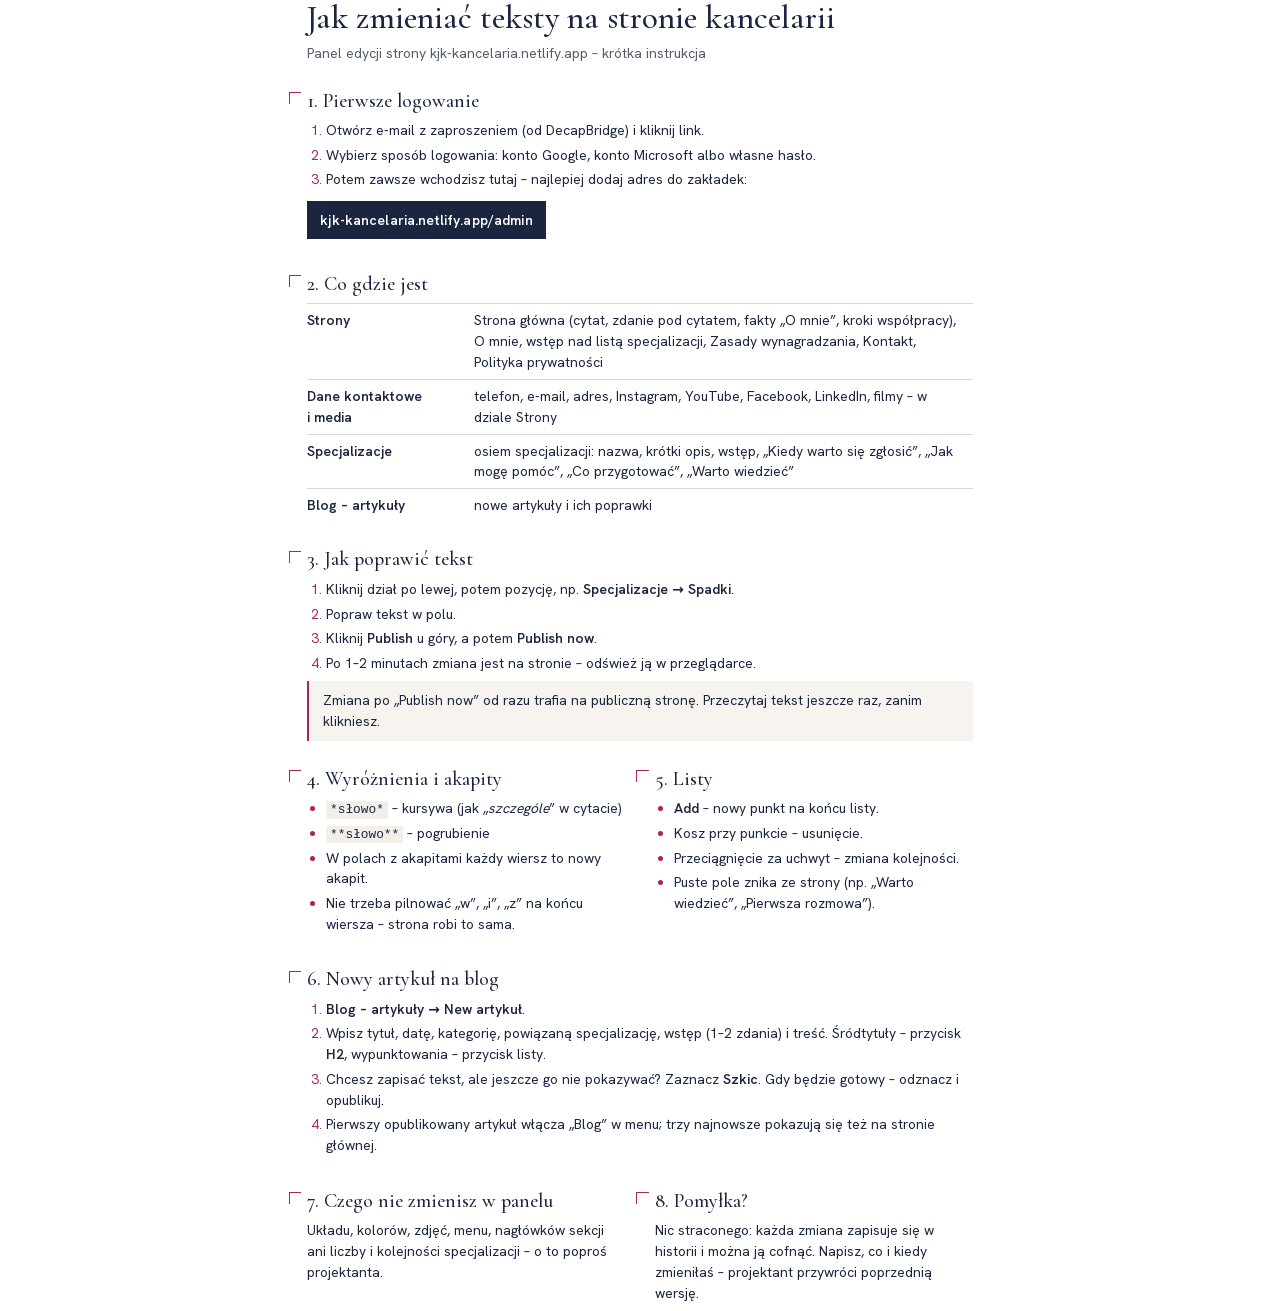
==== INSTRUKCJA-DLA-KASI.html @ f8777db0 "Strona Kancelarii KJK (wersja 9) z panelem edycji tekstów – Decap CMS + DecapBridge Teksty w tresci/" ====
<!doctype html>
<html lang="pl">
<head>
<meta charset="utf-8">
<title>Jak zmieniać teksty na stronie kancelarii</title>
<style>
  @font-face { font-family: "Cormorant Garamond"; src: url("strona/fonts/cormorant-pl.woff2") format("woff2"); font-weight: 400 600; }
  @font-face { font-family: "Hanken Grotesk"; src: url("strona/fonts/hanken-grotesk-pl.woff2") format("woff2"); font-weight: 400 600; }
  @page { size: A4; margin: 16mm 17mm 16mm; }
  html { -webkit-print-color-adjust: exact; print-color-adjust: exact; }
  body { margin: 0; font: 10.4pt/1.5 "Hanken Grotesk", system-ui, sans-serif; color: #1B2540; background: #fff; }
  .page { max-width: 176mm; margin: 0 auto; }
  h1 { margin: 0 0 2mm; font: 500 25pt/1.05 "Cormorant Garamond", Georgia, serif; }
  .sub { margin: 0 0 6mm; color: #555B6E; }
  h2 { position: relative; margin: 6mm 0 2mm; padding-top: 1mm; font: 500 15pt/1.15 "Cormorant Garamond", Georgia, serif; break-after: avoid; }
  h2::before { content: ""; position: absolute; left: -5mm; top: 1.6mm; width: 3mm; height: 3mm; border-top: 1px solid #A8255B; border-left: 1px solid #A8255B; }
  p { margin: 0 0 2mm; }
  ol, ul { margin: 0 0 2mm; padding-left: 5mm; }
  li { margin-bottom: 1mm; }
  li::marker { color: #A8255B; }
  .link { display: inline-block; margin: 1mm 0 2mm; padding: 2.2mm 3.4mm; background: #1B2540; color: #fff; font-weight: 600; letter-spacing: .01em; }
  b { font-weight: 600; }
  code { font: 9.6pt/1 ui-monospace, Menlo, monospace; background: #F2EEE8; padding: .3mm 1mm; }
  table { width: 100%; border-collapse: collapse; margin: 1mm 0 2mm; }
  td { padding: 1.6mm 2mm 1.6mm 0; border-top: 1px solid rgba(27,37,64,.18); vertical-align: top; }
  td:first-child { width: 42mm; font-weight: 600; }
  .note { padding: 2.5mm 3.5mm; border-left: 2px solid #A8255B; background: #F7F4EF; }
  .cols { display: grid; grid-template-columns: 1fr 1fr; gap: 0 8mm; }
  .keep { break-inside: avoid; }
</style>
</head>
<body><div class="page">

<h1>Jak zmieniać teksty na stronie kancelarii</h1>
<p class="sub">Panel edycji strony kjk-kancelaria.netlify.app – krótka instrukcja</p>

<h2>1. Pierwsze logowanie</h2>
<ol>
  <li>Otwórz e-mail z zaproszeniem (od DecapBridge) i kliknij link.</li>
  <li>Wybierz sposób logowania: konto Google, konto Microsoft albo własne hasło.</li>
  <li>Potem zawsze wchodzisz tutaj – najlepiej dodaj adres do zakładek:</li>
</ol>
<p><span class="link">kjk-kancelaria.netlify.app/admin</span></p>

<h2>2. Co gdzie jest</h2>
<table>
  <tr><td>Strony</td><td>Strona główna (cytat, zdanie pod cytatem, fakty „O mnie”, kroki współpracy), O mnie, wstęp nad listą specjalizacji, Zasady wynagradzania, Kontakt, Polityka prywatności</td></tr>
  <tr><td>Dane kontaktowe i&nbsp;media</td><td>telefon, e-mail, adres, Instagram, YouTube, Facebook, LinkedIn, filmy – w dziale Strony</td></tr>
  <tr><td>Specjalizacje</td><td>osiem specjalizacji: nazwa, krótki opis, wstęp, „Kiedy warto się zgłosić”, „Jak mogę pomóc”, „Co przygotować”, „Warto wiedzieć”</td></tr>
  <tr><td>Blog – artykuły</td><td>nowe artykuły i ich poprawki</td></tr>
</table>

<h2>3. Jak poprawić tekst</h2>
<ol>
  <li>Kliknij dział po lewej, potem pozycję, np. <b>Specjalizacje → Spadki</b>.</li>
  <li>Popraw tekst w polu.</li>
  <li>Kliknij <b>Publish</b> u góry, a potem <b>Publish now</b>.</li>
  <li>Po 1–2 minutach zmiana jest na stronie – odśwież ją w przeglądarce.</li>
</ol>
<div class="note keep">Zmiana po „Publish now” od razu trafia na publiczną stronę. Przeczytaj tekst jeszcze raz, zanim klikniesz.</div>

<div class="cols">
<div class="keep">
<h2>4. Wyróżnienia i akapity</h2>
<ul>
  <li><code>*słowo*</code> – kursywa (jak „<i>szczególe</i>” w cytacie)</li>
  <li><code>**słowo**</code> – pogrubienie</li>
  <li>W polach z akapitami każdy wiersz to nowy akapit.</li>
  <li>Nie trzeba pilnować „w”, „i”, „z” na końcu wiersza – strona robi to sama.</li>
</ul>
</div>
<div class="keep">
<h2>5. Listy</h2>
<ul>
  <li><b>Add</b> – nowy punkt na końcu listy.</li>
  <li>Kosz przy punkcie – usunięcie.</li>
  <li>Przeciągnięcie za uchwyt – zmiana kolejności.</li>
  <li>Puste pole znika ze strony (np. „Warto wiedzieć”, „Pierwsza rozmowa”).</li>
</ul>
</div>
</div>

<h2 class="keep">6. Nowy artykuł na blog</h2>
<ol>
  <li><b>Blog – artykuły → New artykuł</b>.</li>
  <li>Wpisz tytuł, datę, kategorię, powiązaną specjalizację, wstęp (1–2 zdania) i treść. Śródtytuły – przycisk <b>H2</b>, wypunktowania – przycisk listy.</li>
  <li>Chcesz zapisać tekst, ale jeszcze go nie pokazywać? Zaznacz <b>Szkic</b>. Gdy będzie gotowy – odznacz i opublikuj.</li>
  <li>Pierwszy opublikowany artykuł włącza „Blog” w menu; trzy najnowsze pokazują się też na stronie głównej.</li>
</ol>

<div class="cols">
<div class="keep">
<h2>7. Czego nie zmienisz w panelu</h2>
<p>Układu, kolorów, zdjęć, menu, nagłówków sekcji ani liczby i kolejności specjalizacji – o to poproś projektanta.</p>
</div>
<div class="keep">
<h2>8. Pomyłka?</h2>
<p>Nic straconego: każda zmiana zapisuje się w historii i można ją cofnąć. Napisz, co i kiedy zmieniłaś – projektant przywróci poprzednią wersję.</p>
</div>
</div>

</div></body>
</html>
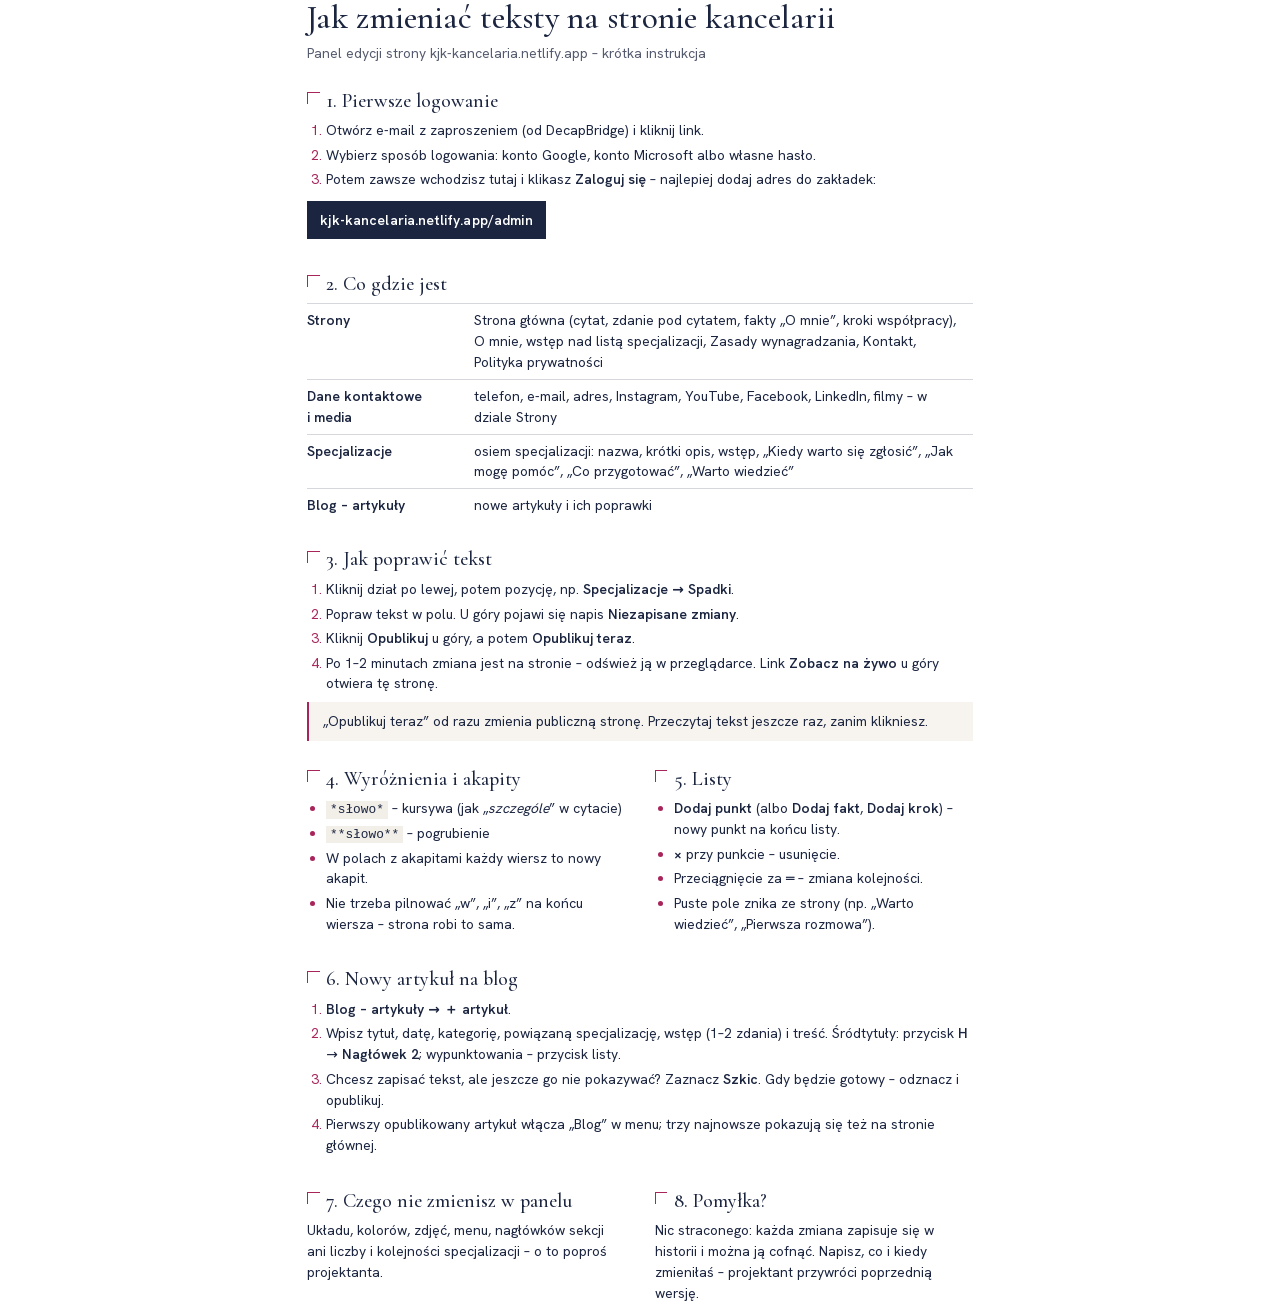
==== commit 49e7f20b: "Panel: punkty list od razu rozwinięte, polskie nazwy przycisków w opisach, data bez dopisku UTC; ins" ====
--- a/INSTRUKCJA-DLA-KASI.html
+++ b/INSTRUKCJA-DLA-KASI.html
@@ -12,8 +12,8 @@
   .page { max-width: 176mm; margin: 0 auto; }
   h1 { margin: 0 0 2mm; font: 500 25pt/1.05 "Cormorant Garamond", Georgia, serif; }
   .sub { margin: 0 0 6mm; color: #555B6E; }
-  h2 { position: relative; margin: 6mm 0 2mm; padding-top: 1mm; font: 500 15pt/1.15 "Cormorant Garamond", Georgia, serif; break-after: avoid; }
-  h2::before { content: ""; position: absolute; left: -5mm; top: 1.6mm; width: 3mm; height: 3mm; border-top: 1px solid #A8255B; border-left: 1px solid #A8255B; }
+  h2 { position: relative; margin: 6mm 0 2mm; padding: 1mm 0 0 5mm; font: 500 15pt/1.15 "Cormorant Garamond", Georgia, serif; break-after: avoid; }
+  h2::before { content: ""; position: absolute; left: 0; top: 1.6mm; width: 3mm; height: 3mm; border-top: 1px solid #A8255B; border-left: 1px solid #A8255B; }
   p { margin: 0 0 2mm; }
   ol, ul { margin: 0 0 2mm; padding-left: 5mm; }
   li { margin-bottom: 1mm; }
@@ -38,7 +38,7 @@
 <ol>
   <li>Otwórz e-mail z zaproszeniem (od DecapBridge) i kliknij link.</li>
   <li>Wybierz sposób logowania: konto Google, konto Microsoft albo własne hasło.</li>
-  <li>Potem zawsze wchodzisz tutaj – najlepiej dodaj adres do zakładek:</li>
+  <li>Potem zawsze wchodzisz tutaj i klikasz <b>Zaloguj się</b> – najlepiej dodaj adres do zakładek:</li>
 </ol>
 <p><span class="link">kjk-kancelaria.netlify.app/admin</span></p>
 
@@ -53,11 +53,11 @@
 <h2>3. Jak poprawić tekst</h2>
 <ol>
   <li>Kliknij dział po lewej, potem pozycję, np. <b>Specjalizacje → Spadki</b>.</li>
-  <li>Popraw tekst w polu.</li>
-  <li>Kliknij <b>Publish</b> u góry, a potem <b>Publish now</b>.</li>
-  <li>Po 1–2 minutach zmiana jest na stronie – odśwież ją w przeglądarce.</li>
+  <li>Popraw tekst w polu. U góry pojawi się napis <b>Niezapisane zmiany</b>.</li>
+  <li>Kliknij <b>Opublikuj</b> u góry, a potem <b>Opublikuj teraz</b>.</li>
+  <li>Po 1–2 minutach zmiana jest na stronie – odśwież ją w przeglądarce. Link <b>Zobacz na żywo</b> u góry otwiera tę stronę.</li>
 </ol>
-<div class="note keep">Zmiana po „Publish now” od razu trafia na publiczną stronę. Przeczytaj tekst jeszcze raz, zanim klikniesz.</div>
+<div class="note keep">„Opublikuj teraz” od razu zmienia publiczną stronę. Przeczytaj tekst jeszcze raz, zanim klikniesz.</div>
 
 <div class="cols">
 <div class="keep">
@@ -72,9 +72,9 @@
 <div class="keep">
 <h2>5. Listy</h2>
 <ul>
-  <li><b>Add</b> – nowy punkt na końcu listy.</li>
-  <li>Kosz przy punkcie – usunięcie.</li>
-  <li>Przeciągnięcie za uchwyt – zmiana kolejności.</li>
+  <li><b>Dodaj punkt</b> (albo <b>Dodaj fakt</b>, <b>Dodaj krok</b>) – nowy punkt na końcu listy.</li>
+  <li><b>×</b> przy punkcie – usunięcie.</li>
+  <li>Przeciągnięcie za <b>═</b> – zmiana kolejności.</li>
   <li>Puste pole znika ze strony (np. „Warto wiedzieć”, „Pierwsza rozmowa”).</li>
 </ul>
 </div>
@@ -82,8 +82,8 @@
 
 <h2 class="keep">6. Nowy artykuł na blog</h2>
 <ol>
-  <li><b>Blog – artykuły → New artykuł</b>.</li>
-  <li>Wpisz tytuł, datę, kategorię, powiązaną specjalizację, wstęp (1–2 zdania) i treść. Śródtytuły – przycisk <b>H2</b>, wypunktowania – przycisk listy.</li>
+  <li><b>Blog – artykuły → ＋ artykuł</b>.</li>
+  <li>Wpisz tytuł, datę, kategorię, powiązaną specjalizację, wstęp (1–2 zdania) i treść. Śródtytuły: przycisk <b>H</b> → <b>Nagłówek 2</b>; wypunktowania – przycisk listy.</li>
   <li>Chcesz zapisać tekst, ale jeszcze go nie pokazywać? Zaznacz <b>Szkic</b>. Gdy będzie gotowy – odznacz i opublikuj.</li>
   <li>Pierwszy opublikowany artykuł włącza „Blog” w menu; trzy najnowsze pokazują się też na stronie głównej.</li>
 </ol>
